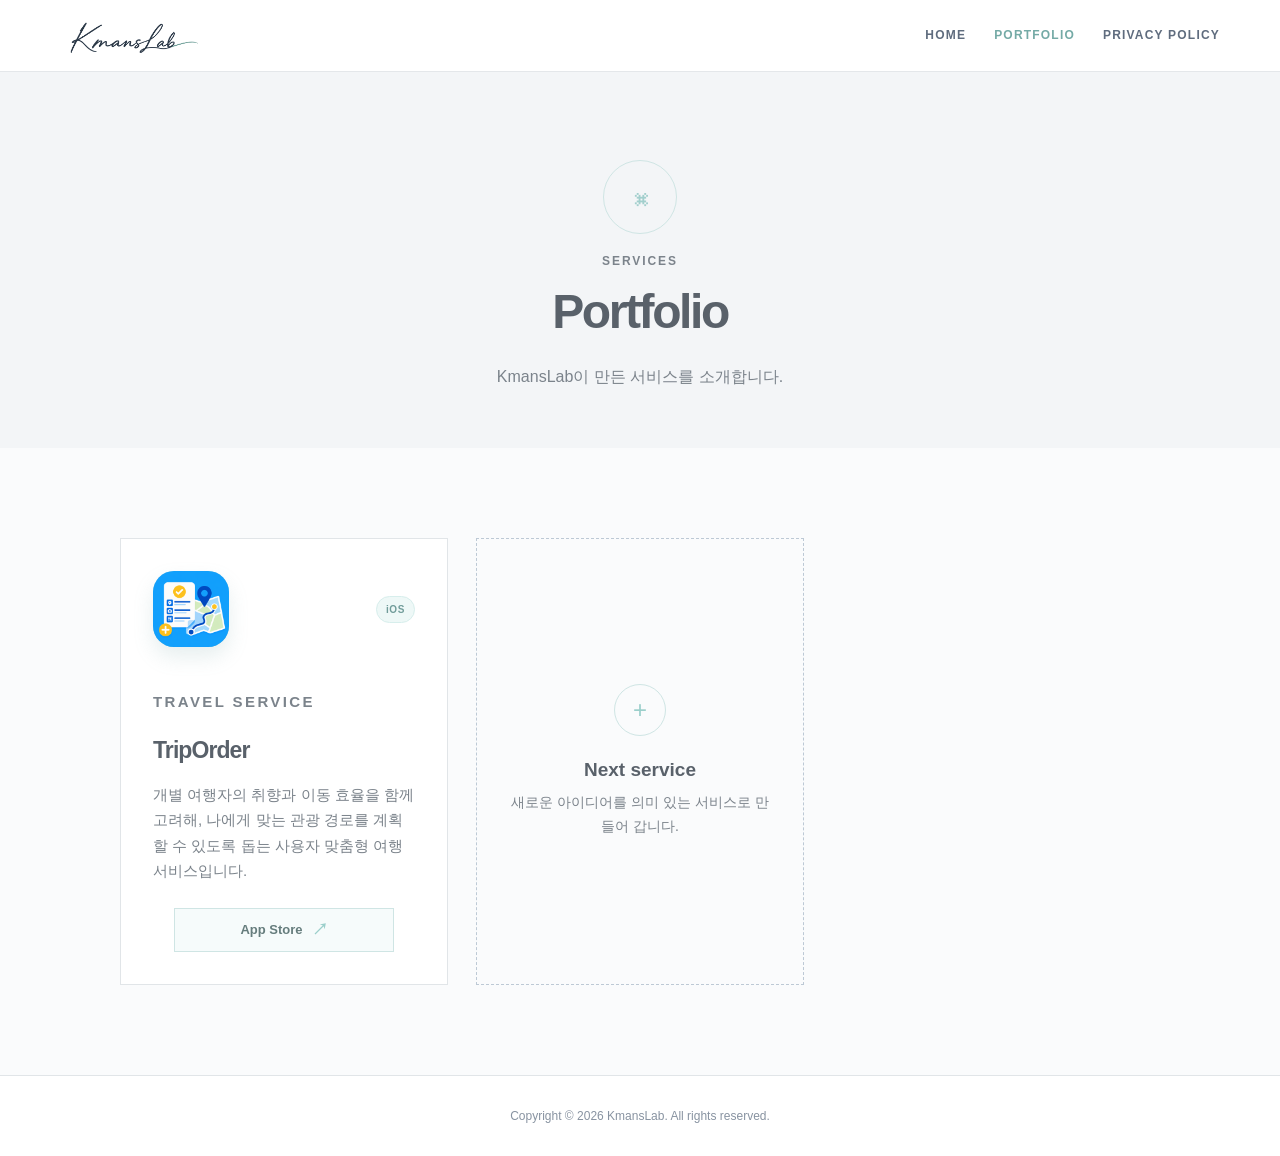
==== portfolio.html @ 97454b63 "Add files via upload" ====
<!doctype html>
<html lang="ko"><head><meta charset="utf-8"><meta name="viewport" content="width=device-width, initial-scale=1"><meta name="description" content="KmansLab 포트폴리오"><link rel="icon" type="image/png" href="image/kmanslab-favicon-k.png"><title>Portfolio | KmansLab</title><link rel="stylesheet" href="site.css"></head>
<body><header class="site-header"><a class="brand" href="index.html" aria-label="KmansLab 홈"><img class="brand-icon" src="image/kmanslab-wordmark.png" alt="KmansLab"></a><nav class="nav" aria-label="주요 메뉴"><a href="index.html">HOME</a><a href="portfolio.html" aria-current="page">PORTFOLIO</a><a href="privacy_policy.html">PRIVACY POLICY</a></nav></header>
<main><section class="page-title"><div class="section-symbol" aria-hidden="true">⌘</div><p class="eyebrow">Services</p><h1>Portfolio</h1><p>KmansLab이 만든 서비스를 소개합니다.</p></section><section class="content"><div class="portfolio-grid"><article class="app-card"><div class="app-card-head"><div class="app-icon"><img src="image/TripOrder_Icon_1024x1024.png" alt="TripOrder 앱 아이콘" onerror="this.hidden=true;this.nextElementSibling.hidden=false"><span class="app-icon-fallback" hidden>TO</span></div><div class="platforms" aria-label="지원 플랫폼"><span class="platform">iOS</span></div></div><p class="eyebrow">Travel Service</p><h2>TripOrder</h2><p>개별 여행자의 취향과 이동 효율을 함께 고려해, 나에게 맞는 관광 경로를 계획할 수 있도록 돕는 사용자 맞춤형 여행 서비스입니다.</p><div class="service-links"><a class="service-link app-store-link" href="#" aria-label="TripOrder App Store 바로가기">App Store <span aria-hidden="true">↗</span></a></div></article><article class="future-card"><div><span aria-hidden="true">+</span><h2>Next service</h2><p>새로운 아이디어를 의미 있는 서비스로 만들어 갑니다.</p></div></article></div></section></main><footer>Copyright © 2026 KmansLab. All rights reserved.</footer></body></html>
---- site.css ----
:root { --navy:#59616a; --paper:#fafbfc; --mist:#f3f5f7; --line:#e1e5e8; --muted:#7b838b; --coral:#9bcfcb; }
* { box-sizing:border-box; }
html { scroll-behavior:smooth; }
body { margin:0; overflow-x:hidden; color:var(--navy); background:var(--paper); font-family:-apple-system,BlinkMacSystemFont,"Apple SD Gothic Neo","Noto Sans KR",sans-serif; line-height:1.7; }
img { max-width:100%; }
a { color:inherit; }
.site-header { position:sticky; z-index:10; top:0; display:flex; align-items:center; justify-content:space-between; height:72px; padding:0 max(24px,calc((100vw - 1160px)/2)); border-bottom:1px solid rgba(225,229,232,.9); background:rgba(255,255,255,.92); -webkit-backdrop-filter:blur(14px); backdrop-filter:blur(14px); }
.brand { display:inline-flex; align-items:center; color:var(--navy); text-decoration:none; }
.brand-icon { display:block; width:154px; height:48px; object-fit:contain; object-position:left center; }
.nav { display:flex; align-items:center; gap:28px; }
.nav a { min-height:44px; display:inline-flex; align-items:center; color:#5f6c7e; font-size:12px; font-weight:750; letter-spacing:.1em; text-decoration:none; white-space:nowrap; }
.nav a:hover,.nav a[aria-current="page"] { color:#74aaa6; }
.hero { display:grid; min-height:500px; place-items:center; padding:80px 24px; text-align:center; background-image:linear-gradient(rgba(250,252,252,.48),rgba(239,245,245,.66)),url("image/hero-coast.png"); background-position:center 55%; background-size:cover; }
.hero-inner { max-width:700px; color:var(--navy); }
.eyebrow { margin:0 0 16px; color:#91bdbb; font-size:12px; font-weight:800; letter-spacing:.16em; text-transform:uppercase; }
h1,h2,h3,p { margin-top:0; }
.hero h1 { margin-bottom:18px; font-size:clamp(42px,7vw,76px); letter-spacing:-.065em; line-height:1.06; }
.hero p:last-of-type { max-width:520px; margin:0 auto; color:var(--muted); font-size:17px; }
.button { display:inline-flex; min-height:44px; align-items:center; justify-content:center; margin-top:32px; padding:11px 21px; color:#fff; background:#a2cfcd; font-size:12px; font-weight:800; letter-spacing:.1em; text-decoration:none; }
.button:hover { background:#88bbb8; }
.content { width:min(100% - 48px,1040px); margin:0 auto; padding:90px 0; }
.intro { display:grid; grid-template-columns:120px 1fr; gap:34px; padding:0 0 76px; }
.section-symbol { display:grid; width:74px; height:74px; place-items:center; color:#a2cfcd; border:1px solid #cfe5e4; border-radius:50%; font-size:30px; }
.intro h2 { margin-bottom:10px; font-size:clamp(27px,4vw,40px); letter-spacing:-.055em; line-height:1.23; }
.intro p { max-width:640px; margin:0; color:var(--muted); }
.page-title { padding:88px 24px 58px; text-align:center; background:var(--mist); }
.page-title .section-symbol { margin:0 auto 17px; }
.page-title h1 { margin:0; font-size:clamp(32px,5vw,48px); letter-spacing:-.05em; }
.page-title p { margin:10px 0 0; color:var(--muted); }
.portfolio-grid { display:grid; grid-template-columns:repeat(3,1fr); gap:28px; }
.app-card { min-height:380px; padding:32px; border:1px solid var(--line); background:#fff; transition:transform .18s,box-shadow .18s; }
.app-card:hover { transform:translateY(-5px); box-shadow:0 15px 35px rgba(23,35,59,.1); }
.app-card-head { display:flex; align-items:center; justify-content:space-between; gap:16px; margin-bottom:42px; }
.app-icon { position:relative; display:grid; width:76px; height:76px; place-items:center; overflow:hidden; color:#fff; background:linear-gradient(145deg,#b9dedc,#94c6c3); border-radius:21px; box-shadow:0 10px 20px rgba(124,169,166,.18); font-size:25px; font-weight:800; letter-spacing:-.09em; }
.app-icon img { position:absolute; inset:0; width:100%; height:100%; object-fit:cover; }
.app-icon-fallback { position:relative; z-index:0; }
.app-card h2 { margin-bottom:12px; font-size:23px; letter-spacing:-.04em; }
.app-card p { color:var(--muted); font-size:15px; }
.platforms { display:flex; flex-wrap:wrap; gap:7px; margin-top:20px; }
.app-card-head .platforms { margin-top:0; }
.platform { padding:4px 9px; color:#719c9a; background:#eef8f7; border:1px solid #d7eeec; border-radius:999px; font-size:10px; font-weight:800; letter-spacing:.06em; }
.service-links { display:flex; flex-wrap:wrap; justify-content:center; gap:10px; margin-top:24px; }
.service-link { display:inline-flex; min-height:44px; align-items:center; gap:9px; padding:10px 14px; color:#667d7d; border:1px solid #cfe5e4; background:#f6fbfb; font-size:13px; font-weight:750; text-decoration:none; }
.service-link:hover { color:#4e8b88; border-color:#a2cfcd; background:#eef8f7; }
.service-link span { color:#9bcfcb; font-size:16px; line-height:1; }
.app-store-link { min-width:220px; justify-content:center; }
.future-card { display:grid; min-height:380px; place-items:center; padding:32px; color:var(--muted); border:1px dashed #bdc9d5; background:transparent; text-align:center; }
.future-card span { display:grid; width:52px; height:52px; place-items:center; margin:auto; color:#9bcfcb; border:1px solid #cfe5e4; border-radius:50%; font-size:24px; }
.future-card h2 { margin:18px 0 5px; color:var(--navy); font-size:19px; }
.future-card p { margin:0; font-size:14px; }
.policy { width:min(100% - 48px,790px); margin:70px auto 90px; padding:0 52px; }
.policy-note { margin:0 -52px 34px; padding:23px 52px; color:#657d7d; background:#f0f8f8; border-left:4px solid #a2cfcd; }
.policy-note strong { display:block; margin-bottom:3px; }
.policy section { padding:25px 0; border-bottom:1px solid var(--line); }
.policy h2 { margin-bottom:8px; font-size:17px; letter-spacing:-.025em; }
.policy p { margin-bottom:0; color:var(--muted); font-size:15px; }
.service-list { margin:14px 0 0; padding:0; color:var(--muted); list-style:none; font-size:15px; }
.service-list li { position:relative; padding-left:17px; }
.service-list li::before { position:absolute; top:.82em; left:0; width:5px; height:5px; background:#a2cfcd; border-radius:50%; content:""; }
.effective { padding:22px 0; color:var(--muted); font-size:13px; }
footer { padding:30px 24px; color:#8893a1; border-top:1px solid var(--line); background:#fff; font-size:12px; text-align:center; }
@media (max-width:900px) { .portfolio-grid { grid-template-columns:repeat(2,minmax(0,1fr)); gap:20px; } }
@media (max-width:700px) {
  .site-header { height:auto; min-height:98px; flex-direction:column; justify-content:center; padding:calc(8px + env(safe-area-inset-top)) 16px 0; }
  .brand-icon { width:142px; height:42px; object-position:center; }
  .nav { width:calc(100% + 32px); justify-content:center; gap:0; border-top:1px solid rgba(225,229,232,.75); }
  .nav a { flex:1; justify-content:center; min-height:42px; padding:0 4px; font-size:10px; letter-spacing:.045em; }
  .hero { min-height:min(620px,calc(100svh - 98px)); padding:64px 20px; background-position:58% center; }
  .hero h1 { margin-bottom:16px; font-size:clamp(40px,14vw,58px); }
  .hero p:last-of-type { font-size:16px; line-height:1.75; }
  .content { width:min(100% - 32px,1040px); padding:58px 0; }
  .intro { grid-template-columns:1fr; gap:20px; padding-bottom:44px; }
  .intro h2 { font-size:clamp(28px,9vw,36px); }
  .section-symbol { width:62px; height:62px; font-size:25px; }
  .portfolio-grid { grid-template-columns:1fr; gap:18px; }
  .app-card,.future-card { min-height:0; padding:25px; }
  .app-card-head { margin-bottom:28px; }
  .app-icon { width:70px; height:70px; border-radius:19px; }
  .future-card { min-height:260px; }
  .page-title { padding:52px 18px 38px; }
  .page-title h1 { font-size:clamp(30px,10vw,40px); }
  .page-title p { font-size:15px; }
  .policy { width:min(100% - 32px,790px); margin:38px auto 56px; padding:0; }
  .policy-note { margin:0 0 22px; padding:20px; border-left-width:3px; }
  .policy section { padding:22px 0; }
  .policy h2 { font-size:16px; line-height:1.55; }
  .policy p,.service-list { font-size:15px; }
  footer { padding:26px 18px; }
}
@media (max-width:380px) {
  .site-header { padding-right:12px; padding-left:12px; }
  .nav { width:calc(100% + 24px); }
  .nav a { font-size:9px; letter-spacing:.02em; }
  .hero { padding-right:16px; padding-left:16px; }
  .content,.policy { width:calc(100% - 28px); }
  .app-card,.future-card { padding:22px; }
}
@media (prefers-reduced-motion:reduce) { html { scroll-behavior:auto; } .app-card { transition:none; } }
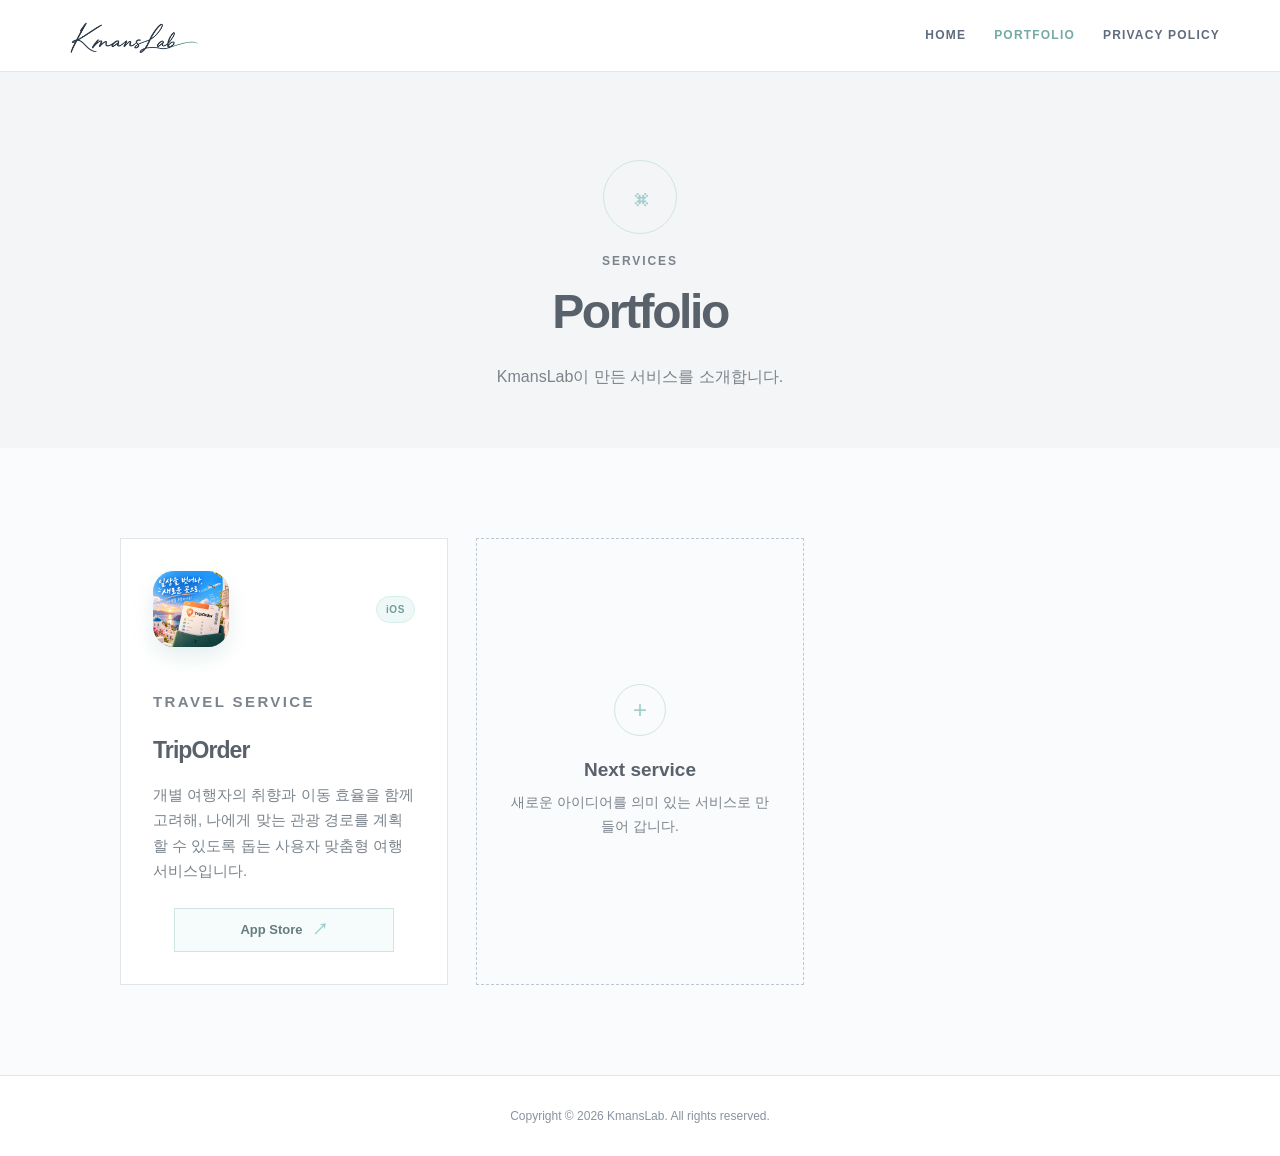
==== commit 3225ad5d: "Update portfolio.html" ====
--- a/portfolio.html
+++ b/portfolio.html
@@ -1,4 +1,4 @@
 <!doctype html>
 <html lang="ko"><head><meta charset="utf-8"><meta name="viewport" content="width=device-width, initial-scale=1"><meta name="description" content="KmansLab 포트폴리오"><link rel="icon" type="image/png" href="image/kmanslab-favicon-k.png"><title>Portfolio | KmansLab</title><link rel="stylesheet" href="site.css"></head>
 <body><header class="site-header"><a class="brand" href="index.html" aria-label="KmansLab 홈"><img class="brand-icon" src="image/kmanslab-wordmark.png" alt="KmansLab"></a><nav class="nav" aria-label="주요 메뉴"><a href="index.html">HOME</a><a href="portfolio.html" aria-current="page">PORTFOLIO</a><a href="privacy_policy.html">PRIVACY POLICY</a></nav></header>
-<main><section class="page-title"><div class="section-symbol" aria-hidden="true">⌘</div><p class="eyebrow">Services</p><h1>Portfolio</h1><p>KmansLab이 만든 서비스를 소개합니다.</p></section><section class="content"><div class="portfolio-grid"><article class="app-card"><div class="app-card-head"><div class="app-icon"><img src="image/TripOrder_Icon_1024x1024.png" alt="TripOrder 앱 아이콘" onerror="this.hidden=true;this.nextElementSibling.hidden=false"><span class="app-icon-fallback" hidden>TO</span></div><div class="platforms" aria-label="지원 플랫폼"><span class="platform">iOS</span></div></div><p class="eyebrow">Travel Service</p><h2>TripOrder</h2><p>개별 여행자의 취향과 이동 효율을 함께 고려해, 나에게 맞는 관광 경로를 계획할 수 있도록 돕는 사용자 맞춤형 여행 서비스입니다.</p><div class="service-links"><a class="service-link app-store-link" href="#" aria-label="TripOrder App Store 바로가기">App Store <span aria-hidden="true">↗</span></a></div></article><article class="future-card"><div><span aria-hidden="true">+</span><h2>Next service</h2><p>새로운 아이디어를 의미 있는 서비스로 만들어 갑니다.</p></div></article></div></section></main><footer>Copyright © 2026 KmansLab. All rights reserved.</footer></body></html>
+<main><section class="page-title"><div class="section-symbol" aria-hidden="true">⌘</div><p class="eyebrow">Services</p><h1>Portfolio</h1><p>KmansLab이 만든 서비스를 소개합니다.</p></section><section class="content"><div class="portfolio-grid"><article class="app-card"><div class="app-card-head"><div class="app-icon"><img src="image/icon_triporder.png" alt="TripOrder 앱 아이콘" onerror="this.hidden=true;this.nextElementSibling.hidden=false"><span class="app-icon-fallback" hidden>TO</span></div><div class="platforms" aria-label="지원 플랫폼"><span class="platform">iOS</span></div></div><p class="eyebrow">Travel Service</p><h2>TripOrder</h2><p>개별 여행자의 취향과 이동 효율을 함께 고려해, 나에게 맞는 관광 경로를 계획할 수 있도록 돕는 사용자 맞춤형 여행 서비스입니다.</p><div class="service-links"><a class="service-link app-store-link" href="#" aria-label="TripOrder App Store 바로가기">App Store <span aria-hidden="true">↗</span></a></div></article><article class="future-card"><div><span aria-hidden="true">+</span><h2>Next service</h2><p>새로운 아이디어를 의미 있는 서비스로 만들어 갑니다.</p></div></article></div></section></main><footer>Copyright © 2026 KmansLab. All rights reserved.</footer></body></html>
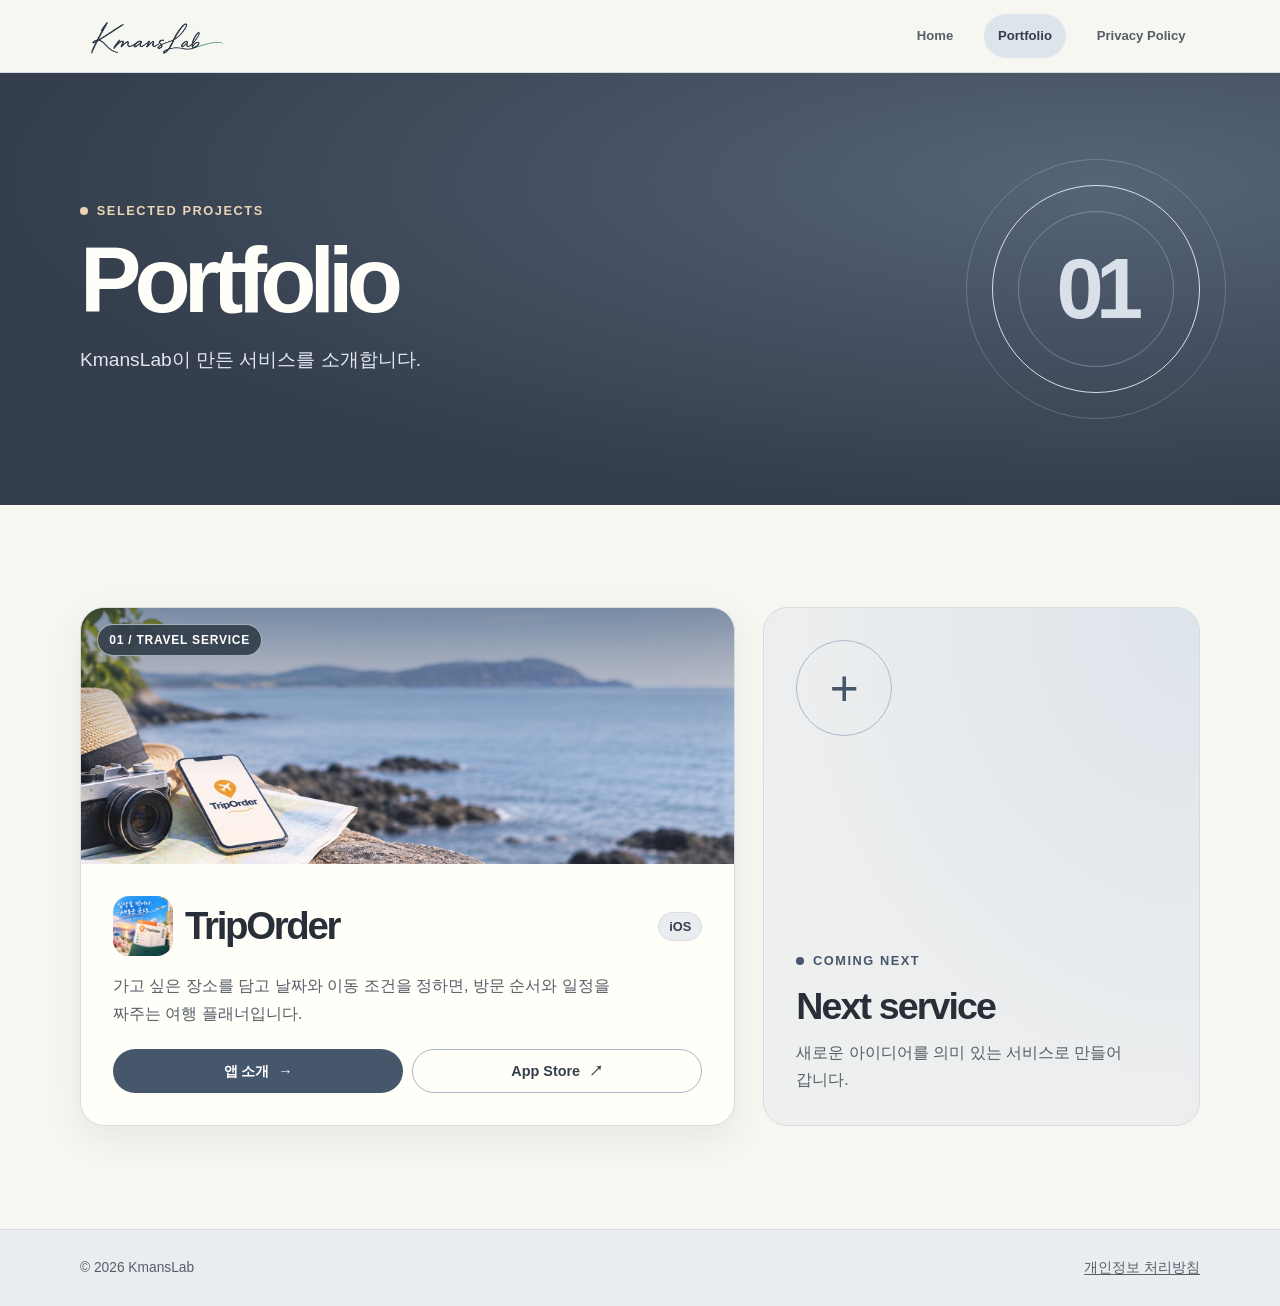
==== commit 43f6b6b6: "Add files via upload" ====
--- a/portfolio.html
+++ b/portfolio.html
@@ -1,4 +1,74 @@
 <!doctype html>
-<html lang="ko"><head><meta charset="utf-8"><meta name="viewport" content="width=device-width, initial-scale=1"><meta name="description" content="KmansLab 포트폴리오"><link rel="icon" type="image/png" href="image/kmanslab-favicon-k.png"><title>Portfolio | KmansLab</title><link rel="stylesheet" href="site.css"></head>
-<body><header class="site-header"><a class="brand" href="index.html" aria-label="KmansLab 홈"><img class="brand-icon" src="image/kmanslab-wordmark.png" alt="KmansLab"></a><nav class="nav" aria-label="주요 메뉴"><a href="index.html">HOME</a><a href="portfolio.html" aria-current="page">PORTFOLIO</a><a href="privacy_policy.html">PRIVACY POLICY</a></nav></header>
-<main><section class="page-title"><div class="section-symbol" aria-hidden="true">⌘</div><p class="eyebrow">Services</p><h1>Portfolio</h1><p>KmansLab이 만든 서비스를 소개합니다.</p></section><section class="content"><div class="portfolio-grid"><article class="app-card"><div class="app-card-head"><div class="app-icon"><img src="image/icon_triporder.png" alt="TripOrder 앱 아이콘" onerror="this.hidden=true;this.nextElementSibling.hidden=false"><span class="app-icon-fallback" hidden>TO</span></div><div class="platforms" aria-label="지원 플랫폼"><span class="platform">iOS</span></div></div><p class="eyebrow">Travel Service</p><h2>TripOrder</h2><p>개별 여행자의 취향과 이동 효율을 함께 고려해, 나에게 맞는 관광 경로를 계획할 수 있도록 돕는 사용자 맞춤형 여행 서비스입니다.</p><div class="service-links"><a class="service-link app-store-link" href="#" aria-label="TripOrder App Store 바로가기">App Store <span aria-hidden="true">↗</span></a></div></article><article class="future-card"><div><span aria-hidden="true">+</span><h2>Next service</h2><p>새로운 아이디어를 의미 있는 서비스로 만들어 갑니다.</p></div></article></div></section></main><footer>Copyright © 2026 KmansLab. All rights reserved.</footer></body></html>
+<html lang="ko">
+<head>
+  <meta charset="utf-8">
+  <meta name="viewport" content="width=device-width, initial-scale=1">
+  <meta name="description" content="KmansLab이 만든 서비스와 앱을 소개합니다.">
+  <meta name="theme-color" content="#f7f7f1">
+  <title>Portfolio | KmansLab</title>
+  <link rel="icon" type="image/png" href="image/kmanslab-favicon-k.png">
+  <link rel="stylesheet" href="site.css">
+  <script src="site-motion.js" defer></script>
+</head>
+<body>
+  <a class="skip-link" href="#main">본문으로 건너뛰기</a>
+  <header class="site-header">
+    <div class="wrap header-inner">
+      <a class="brand" href="index.html" aria-label="KmansLab 홈">
+        <img src="image/kmanslab-wordmark.png" alt="" width="150" height="50">
+      </a>
+      <nav class="nav" aria-label="주요 메뉴">
+        <a href="index.html">Home</a>
+        <a href="portfolio.html" aria-current="page">Portfolio</a>
+        <a href="privacy_policy.html">Privacy Policy</a>
+      </nav>
+    </div>
+  </header>
+  <main id="main" tabindex="-1">
+    <section class="page-title portfolio-title" aria-labelledby="page-heading">
+      <div class="wrap title-inner">
+        <div data-reveal>
+          <p class="eyebrow">Selected projects</p>
+          <h1 id="page-heading">Portfolio</h1>
+          <p class="title-description">KmansLab이 만든 서비스를 소개합니다.</p>
+        </div>
+        <div class="title-art" aria-hidden="true"><span>01</span></div>
+      </div>
+    </section>
+    <section class="wrap section-space portfolio-grid" aria-label="서비스 목록">
+      <article class="project-card" data-reveal>
+        <div class="project-cover">
+          <img src="image/triporder-coast-feature.jpg" alt="TripOrder가 표시된 휴대전화와 지도, 카메라가 놓인 바닷가 여행 준비 장면" width="1774" height="887" loading="lazy">
+          <span class="cover-label">01 / Travel service</span>
+        </div>
+        <div class="project-body">
+          <div class="project-heading">
+            <img class="app-icon" src="image/icon_triporder.png" alt="" width="64" height="64" loading="lazy">
+            <h2>TripOrder</h2>
+            <span class="platform" aria-label="지원 플랫폼 iOS">iOS</span>
+          </div>
+          <p>가고 싶은 장소를 담고 날짜와 이동 조건을 정하면, 방문 순서와 일정을 짜주는 여행 플래너입니다.</p>
+          <div class="service-links">
+            <a class="button button-primary" href="TripOrder/TripOrder.html" aria-label="TripOrder 소개 페이지">앱 소개 <span aria-hidden="true">→</span></a>
+            <a class="button button-outline" href="https://apps.apple.com/kr/app/id6811789069" aria-label="TripOrder App Store 바로가기">App Store <span aria-hidden="true">↗</span></a>
+          </div>
+        </div>
+      </article>
+      <article class="future-card" data-reveal>
+        <div class="future-mark" aria-hidden="true">+</div>
+        <div>
+          <p class="eyebrow">Coming next</p>
+          <h2>Next service</h2>
+          <p>새로운 아이디어를 의미 있는 서비스로 만들어 갑니다.</p>
+        </div>
+      </article>
+    </section>
+  </main>
+  <footer class="site-footer">
+    <div class="wrap footer-inner">
+      <p>© 2026 KmansLab</p>
+      <a href="privacy_policy.html">개인정보 처리방침</a>
+    </div>
+  </footer>
+</body>
+</html>
--- a/site.css
+++ b/site.css
@@ -1,98 +1,364 @@
-:root { --navy:#59616a; --paper:#fafbfc; --mist:#f3f5f7; --line:#e1e5e8; --muted:#7b838b; --coral:#9bcfcb; }
-* { box-sizing:border-box; }
-html { scroll-behavior:smooth; }
-body { margin:0; overflow-x:hidden; color:var(--navy); background:var(--paper); font-family:-apple-system,BlinkMacSystemFont,"Apple SD Gothic Neo","Noto Sans KR",sans-serif; line-height:1.7; }
-img { max-width:100%; }
-a { color:inherit; }
-.site-header { position:sticky; z-index:10; top:0; display:flex; align-items:center; justify-content:space-between; height:72px; padding:0 max(24px,calc((100vw - 1160px)/2)); border-bottom:1px solid rgba(225,229,232,.9); background:rgba(255,255,255,.92); -webkit-backdrop-filter:blur(14px); backdrop-filter:blur(14px); }
-.brand { display:inline-flex; align-items:center; color:var(--navy); text-decoration:none; }
-.brand-icon { display:block; width:154px; height:48px; object-fit:contain; object-position:left center; }
-.nav { display:flex; align-items:center; gap:28px; }
-.nav a { min-height:44px; display:inline-flex; align-items:center; color:#5f6c7e; font-size:12px; font-weight:750; letter-spacing:.1em; text-decoration:none; white-space:nowrap; }
-.nav a:hover,.nav a[aria-current="page"] { color:#74aaa6; }
-.hero { display:grid; min-height:500px; place-items:center; padding:80px 24px; text-align:center; background-image:linear-gradient(rgba(250,252,252,.48),rgba(239,245,245,.66)),url("image/hero-coast.png"); background-position:center 55%; background-size:cover; }
-.hero-inner { max-width:700px; color:var(--navy); }
-.eyebrow { margin:0 0 16px; color:#91bdbb; font-size:12px; font-weight:800; letter-spacing:.16em; text-transform:uppercase; }
-h1,h2,h3,p { margin-top:0; }
-.hero h1 { margin-bottom:18px; font-size:clamp(42px,7vw,76px); letter-spacing:-.065em; line-height:1.06; }
-.hero p:last-of-type { max-width:520px; margin:0 auto; color:var(--muted); font-size:17px; }
-.button { display:inline-flex; min-height:44px; align-items:center; justify-content:center; margin-top:32px; padding:11px 21px; color:#fff; background:#a2cfcd; font-size:12px; font-weight:800; letter-spacing:.1em; text-decoration:none; }
-.button:hover { background:#88bbb8; }
-.content { width:min(100% - 48px,1040px); margin:0 auto; padding:90px 0; }
-.intro { display:grid; grid-template-columns:120px 1fr; gap:34px; padding:0 0 76px; }
-.section-symbol { display:grid; width:74px; height:74px; place-items:center; color:#a2cfcd; border:1px solid #cfe5e4; border-radius:50%; font-size:30px; }
-.intro h2 { margin-bottom:10px; font-size:clamp(27px,4vw,40px); letter-spacing:-.055em; line-height:1.23; }
-.intro p { max-width:640px; margin:0; color:var(--muted); }
-.page-title { padding:88px 24px 58px; text-align:center; background:var(--mist); }
-.page-title .section-symbol { margin:0 auto 17px; }
-.page-title h1 { margin:0; font-size:clamp(32px,5vw,48px); letter-spacing:-.05em; }
-.page-title p { margin:10px 0 0; color:var(--muted); }
-.portfolio-grid { display:grid; grid-template-columns:repeat(3,1fr); gap:28px; }
-.app-card { min-height:380px; padding:32px; border:1px solid var(--line); background:#fff; transition:transform .18s,box-shadow .18s; }
-.app-card:hover { transform:translateY(-5px); box-shadow:0 15px 35px rgba(23,35,59,.1); }
-.app-card-head { display:flex; align-items:center; justify-content:space-between; gap:16px; margin-bottom:42px; }
-.app-icon { position:relative; display:grid; width:76px; height:76px; place-items:center; overflow:hidden; color:#fff; background:linear-gradient(145deg,#b9dedc,#94c6c3); border-radius:21px; box-shadow:0 10px 20px rgba(124,169,166,.18); font-size:25px; font-weight:800; letter-spacing:-.09em; }
-.app-icon img { position:absolute; inset:0; width:100%; height:100%; object-fit:cover; }
-.app-icon-fallback { position:relative; z-index:0; }
-.app-card h2 { margin-bottom:12px; font-size:23px; letter-spacing:-.04em; }
-.app-card p { color:var(--muted); font-size:15px; }
-.platforms { display:flex; flex-wrap:wrap; gap:7px; margin-top:20px; }
-.app-card-head .platforms { margin-top:0; }
-.platform { padding:4px 9px; color:#719c9a; background:#eef8f7; border:1px solid #d7eeec; border-radius:999px; font-size:10px; font-weight:800; letter-spacing:.06em; }
-.service-links { display:flex; flex-wrap:wrap; justify-content:center; gap:10px; margin-top:24px; }
-.service-link { display:inline-flex; min-height:44px; align-items:center; gap:9px; padding:10px 14px; color:#667d7d; border:1px solid #cfe5e4; background:#f6fbfb; font-size:13px; font-weight:750; text-decoration:none; }
-.service-link:hover { color:#4e8b88; border-color:#a2cfcd; background:#eef8f7; }
-.service-link span { color:#9bcfcb; font-size:16px; line-height:1; }
-.app-store-link { min-width:220px; justify-content:center; }
-.future-card { display:grid; min-height:380px; place-items:center; padding:32px; color:var(--muted); border:1px dashed #bdc9d5; background:transparent; text-align:center; }
-.future-card span { display:grid; width:52px; height:52px; place-items:center; margin:auto; color:#9bcfcb; border:1px solid #cfe5e4; border-radius:50%; font-size:24px; }
-.future-card h2 { margin:18px 0 5px; color:var(--navy); font-size:19px; }
-.future-card p { margin:0; font-size:14px; }
-.policy { width:min(100% - 48px,790px); margin:70px auto 90px; padding:0 52px; }
-.policy-note { margin:0 -52px 34px; padding:23px 52px; color:#657d7d; background:#f0f8f8; border-left:4px solid #a2cfcd; }
-.policy-note strong { display:block; margin-bottom:3px; }
-.policy section { padding:25px 0; border-bottom:1px solid var(--line); }
-.policy h2 { margin-bottom:8px; font-size:17px; letter-spacing:-.025em; }
-.policy p { margin-bottom:0; color:var(--muted); font-size:15px; }
-.service-list { margin:14px 0 0; padding:0; color:var(--muted); list-style:none; font-size:15px; }
-.service-list li { position:relative; padding-left:17px; }
-.service-list li::before { position:absolute; top:.82em; left:0; width:5px; height:5px; background:#a2cfcd; border-radius:50%; content:""; }
-.effective { padding:22px 0; color:var(--muted); font-size:13px; }
-footer { padding:30px 24px; color:#8893a1; border-top:1px solid var(--line); background:#fff; font-size:12px; text-align:center; }
-@media (max-width:900px) { .portfolio-grid { grid-template-columns:repeat(2,minmax(0,1fr)); gap:20px; } }
-@media (max-width:700px) {
-  .site-header { height:auto; min-height:98px; flex-direction:column; justify-content:center; padding:calc(8px + env(safe-area-inset-top)) 16px 0; }
-  .brand-icon { width:142px; height:42px; object-position:center; }
-  .nav { width:calc(100% + 32px); justify-content:center; gap:0; border-top:1px solid rgba(225,229,232,.75); }
-  .nav a { flex:1; justify-content:center; min-height:42px; padding:0 4px; font-size:10px; letter-spacing:.045em; }
-  .hero { min-height:min(620px,calc(100svh - 98px)); padding:64px 20px; background-position:58% center; }
-  .hero h1 { margin-bottom:16px; font-size:clamp(40px,14vw,58px); }
-  .hero p:last-of-type { font-size:16px; line-height:1.75; }
-  .content { width:min(100% - 32px,1040px); padding:58px 0; }
-  .intro { grid-template-columns:1fr; gap:20px; padding-bottom:44px; }
-  .intro h2 { font-size:clamp(28px,9vw,36px); }
-  .section-symbol { width:62px; height:62px; font-size:25px; }
-  .portfolio-grid { grid-template-columns:1fr; gap:18px; }
-  .app-card,.future-card { min-height:0; padding:25px; }
-  .app-card-head { margin-bottom:28px; }
-  .app-icon { width:70px; height:70px; border-radius:19px; }
-  .future-card { min-height:260px; }
-  .page-title { padding:52px 18px 38px; }
-  .page-title h1 { font-size:clamp(30px,10vw,40px); }
-  .page-title p { font-size:15px; }
-  .policy { width:min(100% - 32px,790px); margin:38px auto 56px; padding:0; }
-  .policy-note { margin:0 0 22px; padding:20px; border-left-width:3px; }
-  .policy section { padding:22px 0; }
-  .policy h2 { font-size:16px; line-height:1.55; }
-  .policy p,.service-list { font-size:15px; }
-  footer { padding:26px 18px; }
-}
-@media (max-width:380px) {
-  .site-header { padding-right:12px; padding-left:12px; }
-  .nav { width:calc(100% + 24px); }
-  .nav a { font-size:9px; letter-spacing:.02em; }
-  .hero { padding-right:16px; padding-left:16px; }
-  .content,.policy { width:calc(100% - 28px); }
-  .app-card,.future-card { padding:22px; }
-}
-@media (prefers-reduced-motion:reduce) { html { scroll-behavior:auto; } .app-card { transition:none; } }
+:root {
+  --ink: #292f38;
+  --muted: #565e68;
+  --paper: #f7f7f1;
+  --surface: #fffef9;
+  --line: #d8dce1;
+  --accent: #47576b;
+  --deep: #343e4d;
+  --champagne: #ebd4b3;
+  --tint: #e9edf0;
+  --tint-strong: #dde4eb;
+  --width: 70rem;
+  --gutter: clamp(1rem, 4vw, 2rem);
+}
+
+*, *::before, *::after { box-sizing: border-box; }
+html { scroll-behavior: smooth; scroll-padding-top: 6rem; }
+body {
+  margin: 0;
+  background: var(--paper);
+  color: var(--ink);
+  font-family: -apple-system, BlinkMacSystemFont, "Apple SD Gothic Neo", "Malgun Gothic", sans-serif;
+  line-height: 1.7;
+  word-break: keep-all;
+  overflow-wrap: anywhere;
+}
+main:focus { outline: none; }
+p, h1, h2 { margin: 0; }
+a { color: inherit; }
+a:focus-visible { outline: 3px solid #926c49; outline-offset: 4px; }
+img { display: block; max-width: 100%; }
+.wrap { width: min(calc(100% - var(--gutter) * 2), var(--width)); margin-inline: auto; }
+.section-space { padding-block: clamp(3.25rem, 8vw, 6.5rem); }
+.skip-link {
+  position: fixed;
+  z-index: 20;
+  top: .5rem;
+  left: .5rem;
+  padding: .5rem 1rem;
+  transform: translateY(-150%);
+  background: var(--surface);
+}
+.skip-link:focus { transform: none; }
+
+.site-header {
+  position: sticky;
+  z-index: 10;
+  top: 0;
+  border-bottom: 1px solid var(--line);
+  background: #f7f7f1f5;
+  -webkit-backdrop-filter: blur(14px);
+  backdrop-filter: blur(14px);
+}
+.header-inner, .nav { display: flex; align-items: center; }
+.header-inner { min-height: 4.5rem; justify-content: space-between; gap: .5rem 1rem; }
+.brand { display: block; padding: .25rem 0; }
+.brand img { width: 9.4rem; height: auto; }
+.nav { gap: clamp(.25rem, 2vw, 1rem); }
+.nav a {
+  display: inline-flex;
+  align-items: center;
+  justify-content: center;
+  min-height: 44px;
+  padding: .45rem .9rem;
+  border-radius: 2rem;
+  color: var(--muted);
+  font-size: .82rem;
+  font-weight: 750;
+  text-decoration: none;
+  white-space: nowrap;
+}
+.nav a:hover { color: var(--ink); background: var(--tint); }
+.nav a[aria-current="page"] { background: var(--tint-strong); color: var(--deep); }
+
+.eyebrow {
+  display: flex;
+  align-items: center;
+  gap: .55rem;
+  margin-bottom: .9rem;
+  color: var(--accent);
+  font-size: .8rem;
+  font-weight: 800;
+  letter-spacing: .12em;
+  line-height: 1.4;
+  text-transform: uppercase;
+}
+.eyebrow::before {
+  flex: none;
+  width: .5rem;
+  height: .5rem;
+  border-radius: 50%;
+  background: currentColor;
+  content: "";
+}
+.button {
+  display: inline-flex;
+  align-items: center;
+  justify-content: center;
+  gap: .55rem;
+  min-height: 44px;
+  padding: .65rem 1.1rem;
+  border: 1px solid transparent;
+  border-radius: 2rem;
+  font-size: .9rem;
+  font-weight: 750;
+  line-height: 1.4;
+  text-align: center;
+  text-decoration: none;
+  transition: background-color .18s, border-color .18s, color .18s;
+}
+.button-light { background: #f7f7ed; color: var(--deep); }
+.button-light:hover { background: var(--champagne); }
+.button-primary { background: var(--accent); color: white; }
+.button-primary:hover { background: var(--deep); }
+.button-outline { border-color: #abb7c5; background: transparent; color: var(--deep); }
+.button-outline:hover { background: var(--tint); border-color: #7f90a4; }
+
+.hero {
+  display: grid;
+  align-items: center;
+  min-height: clamp(32rem, 76svh, 49rem);
+  padding-block: clamp(4.5rem, 11vw, 9rem);
+  background:
+    linear-gradient(90deg, #263141eb 0%, #263141b3 42%, #26314129 100%),
+    url("image/hero-coast.png") center 55% / cover var(--deep);
+  color: #fffef9;
+}
+.hero-inner { display: grid; }
+.hero h1, .page-title h1 {
+  font-size: clamp(3rem, 9vw, 7rem);
+  font-weight: 850;
+  letter-spacing: -.075em;
+  line-height: 1;
+}
+.hero .eyebrow, .portfolio-title .eyebrow, .featured .eyebrow { color: var(--champagne); }
+.hero h1 span { color: var(--champagne); }
+.hero-description {
+  max-width: 30rem;
+  margin-top: 1.3rem;
+  color: #f0f2f5;
+  font-size: clamp(1.05rem, 2.5vw, 1.45rem);
+  font-weight: 600;
+  line-height: 1.65;
+}
+.hero .button, .featured .button { margin-top: 1.5rem; }
+.about {
+  display: grid;
+  grid-template-columns: minmax(0, 1fr) minmax(0, .8fr);
+  align-items: center;
+  gap: clamp(1rem, 6vw, 5rem);
+}
+.about h2, .featured h2 {
+  font-size: clamp(2.15rem, 5.2vw, 4.25rem);
+  font-weight: 820;
+  letter-spacing: -.065em;
+  line-height: 1.16;
+}
+.about-copy { padding: 1rem 0 1rem 1.25rem; border-left: 2px solid #aab8c7; color: var(--muted); font-size: 1.05rem; }
+.feature-band { background: var(--tint); }
+.featured {
+  display: grid;
+  grid-template-columns: minmax(0, .85fr) minmax(0, 1fr);
+  overflow: hidden;
+  border-radius: clamp(1.3rem, 4vw, 2rem);
+  background: var(--deep);
+  color: #fffef8;
+  box-shadow: 0 18px 42px #28384d22;
+}
+.featured-copy { padding: clamp(1.5rem, 5vw, 4rem); }
+.featured-copy > p:not(.eyebrow) { max-width: 23rem; margin-top: .95rem; color: #e2e7ee; }
+.featured-image {
+  position: relative;
+  isolation: isolate;
+  display: grid;
+  min-height: 19rem;
+  align-items: end;
+  justify-items: end;
+  padding: clamp(1rem, 3vw, 1.5rem);
+  background: #b4c1ce;
+}
+.featured-image img { z-index: -1; }
+.featured-image img, .project-cover img { position: absolute; inset: 0; width: 100%; height: 100%; object-fit: cover; object-position: center 56%; }
+.featured-image img { object-position: 28% center; }
+.page-title { position: relative; isolation: isolate; overflow: hidden; }
+.portfolio-title { background: radial-gradient(ellipse at 86% 25%, #566477 0%, transparent 70%), var(--deep); color: #fffef9; }
+.privacy-title { background: radial-gradient(ellipse at 85% 12%, #cbd5df 0%, transparent 73%), #edefef; }
+.title-inner {
+  position: relative;
+  display: grid;
+  grid-template-columns: minmax(0, 1fr) auto;
+  align-items: center;
+  gap: 1rem;
+  padding-block: clamp(3.25rem, 9vw, 7rem);
+}
+.page-title h1 { font-size: clamp(2.6rem, 7.5vw, 5.75rem); }
+.privacy-title h1 { font-size: clamp(2.25rem, 6.25vw, 4.7rem); }
+.title-description { margin-top: 1.1rem; color: var(--muted); font-size: clamp(1rem, 2vw, 1.2rem); }
+.portfolio-title .title-description { color: #e2e7ee; }
+.title-art {
+  position: relative;
+  display: grid;
+  width: clamp(7rem, 19vw, 13rem);
+  aspect-ratio: 1;
+  place-items: center;
+  border: 1px solid currentColor;
+  border-radius: 50%;
+  color: #d9e0ea;
+}
+.title-art::before, .title-art::after {
+  position: absolute;
+  inset: 12%;
+  border: 1px solid currentColor;
+  border-radius: 50%;
+  opacity: .32;
+  content: "";
+}
+.title-art::after { inset: -13%; opacity: .23; }
+.title-art span { font-size: clamp(2.6rem, 9vw, 5.3rem); font-weight: 800; letter-spacing: -.09em; line-height: 1; }
+.privacy-title .title-art { color: var(--accent); }
+.title-art svg { width: 45%; fill: none; stroke: currentColor; stroke-width: 2.5; stroke-linecap: round; stroke-linejoin: round; }
+
+.portfolio-grid { display: grid; grid-template-columns: minmax(0, 1.5fr) minmax(0, 1fr); gap: clamp(1rem, 3vw, 1.75rem); }
+.project-card, .future-card { min-width: 0; border: 1px solid var(--line); border-radius: 1.5rem; }
+.project-card { overflow: hidden; background: var(--surface); box-shadow: 0 12px 36px #28384d14; }
+.project-cover { position: relative; min-height: clamp(11rem, 24vw, 16rem); background: #b4c1ce; }
+.project-cover::after {
+  position: absolute;
+  inset: 0;
+  background: linear-gradient(180deg, #28384d80, transparent 65%);
+  content: "";
+}
+.cover-label {
+  position: absolute;
+  z-index: 1;
+  top: 1rem;
+  left: 1rem;
+  padding: .3rem .7rem;
+  border: 1px solid #ffffff8f;
+  border-radius: 2rem;
+  background: #343e4deb;
+  color: white;
+  font-size: .75rem;
+  font-weight: 750;
+  letter-spacing: .065em;
+  text-transform: uppercase;
+}
+.project-body { padding: clamp(1.25rem, 4vw, 2rem); }
+.project-heading { display: flex; align-items: center; flex-wrap: wrap; gap: .75rem; }
+.app-icon { flex: none; width: 3.75rem; height: 3.75rem; border-radius: 1rem; object-fit: cover; }
+.project-heading h2 { font-size: clamp(1.6rem, 4vw, 2.4rem); letter-spacing: -.06em; line-height: 1.15; }
+.platform {
+  margin-left: auto;
+  padding: .18rem .62rem;
+  border: 1px solid var(--line);
+  border-radius: 2rem;
+  background: var(--tint);
+  color: var(--deep);
+  font-size: .8rem;
+  font-weight: 800;
+}
+.project-body > p { max-width: 32rem; margin-top: 1rem; color: var(--muted); }
+.service-links { display: flex; flex-wrap: wrap; gap: .55rem; margin-top: 1.4rem; }
+.service-links .button { flex: 1 1 8rem; padding-inline: .6rem; }
+.future-card {
+  display: grid;
+  align-content: space-between;
+  gap: 2rem;
+  min-height: 17rem;
+  padding: clamp(1.25rem, 4vw, 2rem);
+  background: radial-gradient(ellipse at top right, var(--tint-strong), transparent 75%), #eeefef;
+}
+.future-mark {
+  display: grid;
+  width: clamp(3.5rem, 8vw, 6rem);
+  aspect-ratio: 1;
+  place-items: center;
+  border: 1px solid #aab8c7;
+  border-radius: 50%;
+  color: var(--accent);
+  font-size: clamp(1.75rem, 5vw, 3.1rem);
+  line-height: 1;
+}
+.future-card h2 { font-size: clamp(1.65rem, 4vw, 2.35rem); letter-spacing: -.05em; line-height: 1.2; }
+.future-card p:not(.eyebrow) { margin-top: .6rem; color: var(--muted); }
+
+.policy-layout { display: grid; grid-template-columns: minmax(0, 13rem) minmax(0, 1fr); align-items: start; gap: clamp(1rem, 4vw, 3rem); }
+.policy-nav {
+  position: sticky;
+  top: 6rem;
+  display: grid;
+  gap: .15rem;
+  padding: 1rem;
+  border: 1px solid var(--line);
+  border-radius: 1rem;
+  background: var(--tint);
+}
+.policy-nav .eyebrow { margin-bottom: .35rem; }
+.policy-nav a { display: flex; align-items: center; min-height: 36px; padding: .3rem .35rem; border-radius: .35rem; color: var(--accent); font-size: .86rem; text-decoration: none; }
+.policy-nav a:hover { background: var(--tint-strong); color: var(--ink); text-decoration: underline; }
+.policy { min-width: 0; padding: clamp(.85rem, 4vw, 2rem); border: 1px solid var(--line); border-radius: 1.5rem; background: var(--surface); box-shadow: 0 10px 36px #28384d0c; }
+.policy-note { padding: clamp(1rem, 3vw, 1.5rem); border-radius: .9rem; background: var(--tint); }
+.policy h2 { margin-bottom: .45rem; font-size: clamp(1.04rem, 2vw, 1.2rem); letter-spacing: -.025em; line-height: 1.45; }
+.policy p { color: var(--muted); }
+.service-list { margin-block: .5rem; padding-inline-start: 1.25rem; color: var(--accent); font-weight: 750; }
+.policy-clause {
+  display: grid;
+  grid-template-columns: 2.1rem minmax(0, 1fr);
+  gap: .75rem;
+  padding-block: 1.35rem;
+  border-bottom: 1px solid var(--line);
+}
+.policy-clause:last-child { padding-bottom: 0; border-bottom: 0; }
+.clause-number {
+  display: grid;
+  height: 2rem;
+  place-items: center;
+  border: 1px solid var(--line);
+  border-radius: .55rem;
+  background: var(--tint);
+  color: var(--accent);
+  font-size: .8rem;
+  font-weight: 850;
+  font-variant-numeric: tabular-nums;
+}
+.site-footer { border-top: 1px solid var(--line); background: var(--tint); color: var(--muted); font-size: .86rem; }
+.footer-inner { display: flex; justify-content: space-between; align-items: center; flex-wrap: wrap; gap: .5rem 1rem; padding-block: 1rem; }
+.site-footer a { display: inline-flex; align-items: center; min-height: 44px; text-underline-offset: .18em; }
+
+@media (max-width: 46rem) {
+  html { scroll-padding-top: 7.5rem; }
+  .header-inner { flex-direction: column; justify-content: center; gap: 0; padding-top: .3rem; }
+  .brand img { width: 8rem; }
+  .nav { justify-content: center; flex-wrap: wrap; gap: .1rem; padding-bottom: .3rem; }
+  .nav a { padding-inline: .7rem; }
+  .hero {
+    min-height: clamp(29rem, 70svh, 40rem);
+    background-image: linear-gradient(90deg, #263141df, #26314170), url("image/hero-coast.png");
+    background-position: 58% center;
+  }
+  .about, .featured, .portfolio-grid, .policy-layout { grid-template-columns: minmax(0, 1fr); }
+  .featured-image { min-height: 15rem; }
+  .title-inner { isolation: isolate; grid-template-columns: minmax(0, 1fr); }
+  .title-art { position: absolute; z-index: -1; top: 16%; right: 0; opacity: .25; }
+  .policy-nav { position: static; grid-template-columns: repeat(2, minmax(0, 1fr)); }
+  .policy-nav .eyebrow { grid-column: 1 / -1; }
+}
+@media (max-width: 23rem) {
+  .service-links .button { flex-basis: 6rem; }
+  .policy-clause { grid-template-columns: 1.7rem minmax(0, 1fr); gap: .45rem; }
+}
+
+@media screen and (prefers-reduced-motion: no-preference) {
+  [data-reveal] {
+    transition: opacity .42s ease, transform .5s cubic-bezier(.2, .65, .3, 1);
+  }
+  [data-reveal].is-outside:not(:focus-within):not(:target) {
+    opacity: 0;
+    transform: translateY(min(1rem, 7%));
+  }
+}
+@media (prefers-reduced-motion: reduce) {
+  html { scroll-behavior: auto; }
+  .button { transition: none; }
+}
